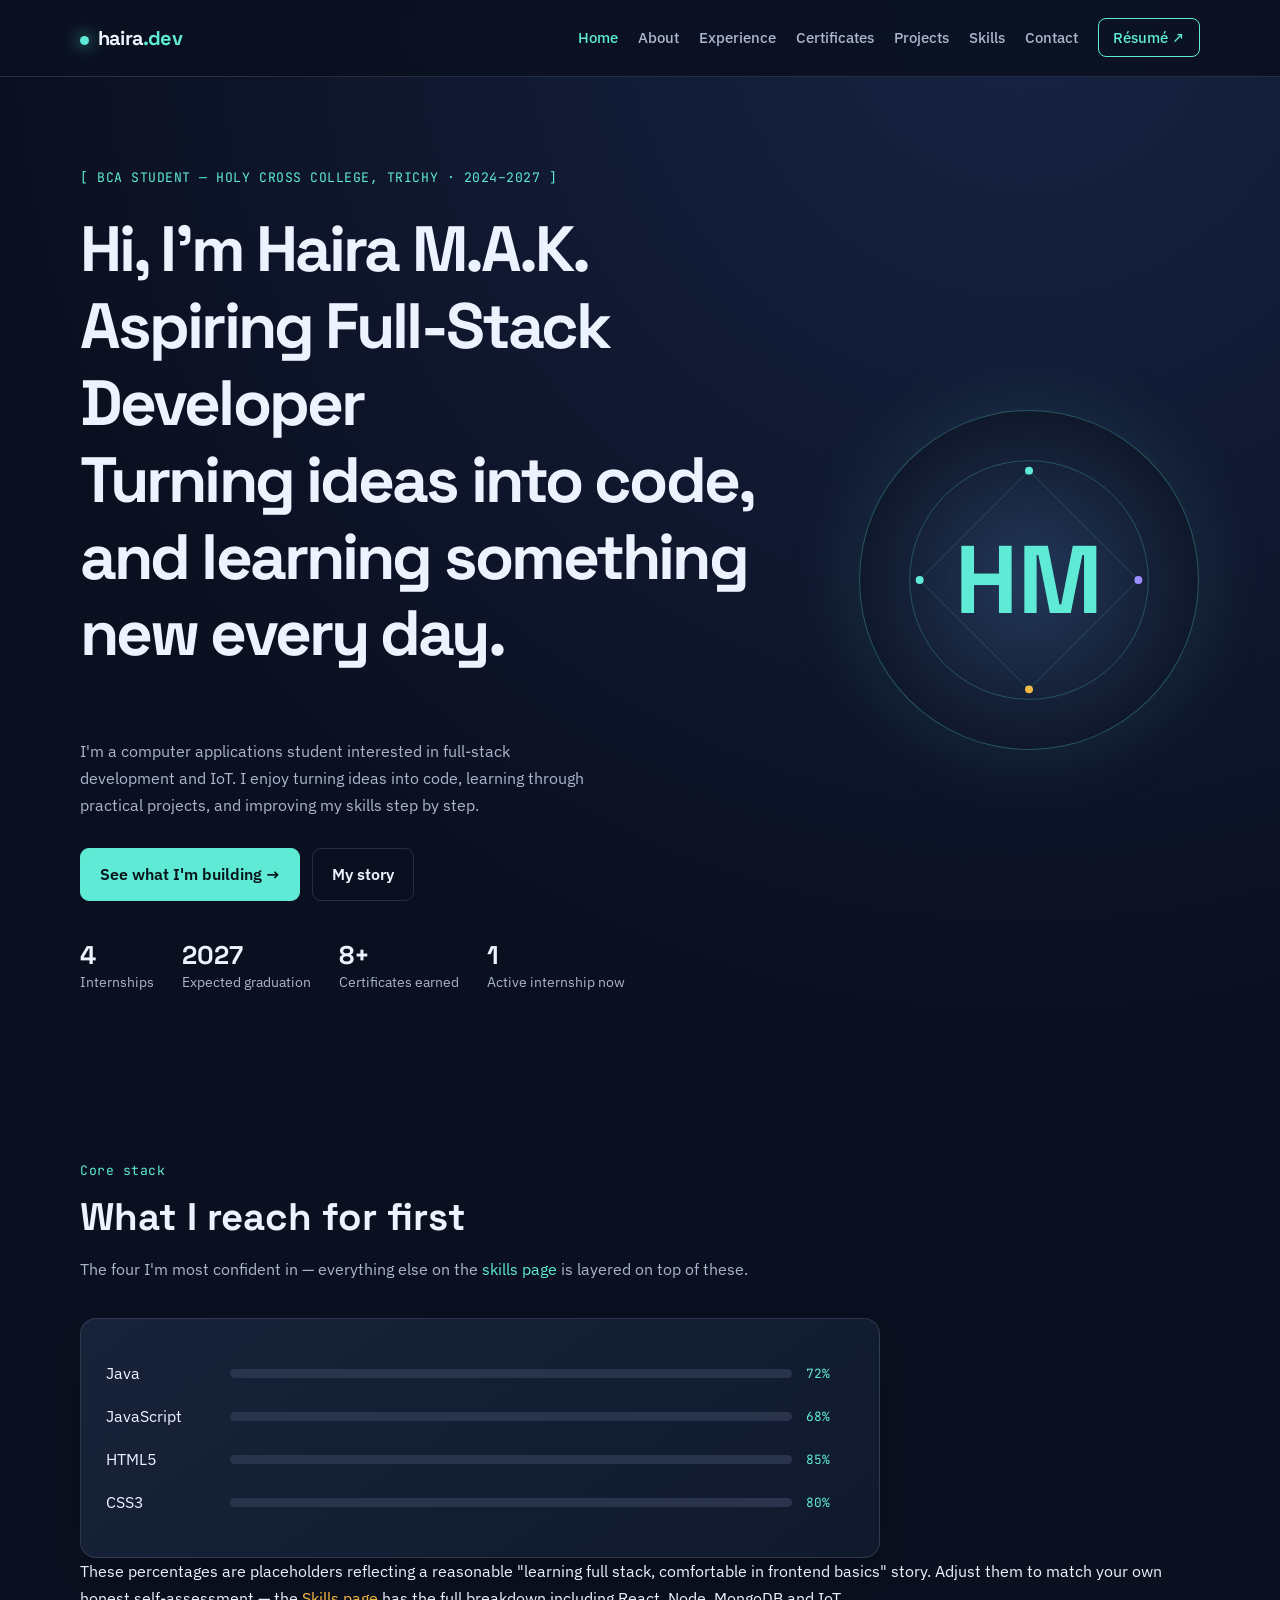
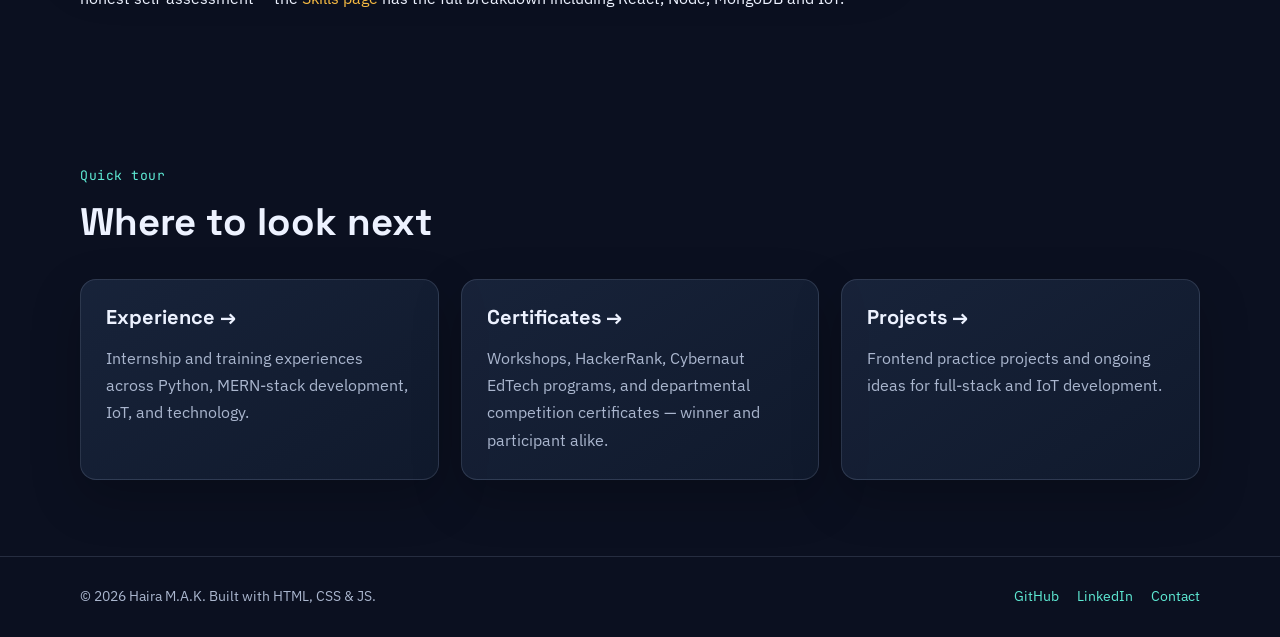
==== index.html @ 20e8e311 "Add files via upload" ====
<!DOCTYPE html>
<html lang="en">
<head>
<meta charset="UTF-8" />
<meta name="viewport" content="width=device-width, initial-scale=1.0" />
<title>Haira M.A.K — Full Stack Developer</title>
<meta name="description" content="Portfolio of Haira M.A.K, a BCA student and aspiring full stack developer with an interest in IoT. Internships, projects, certificates and skills." />
<link rel="preconnect" href="https://fonts.googleapis.com">
<link rel="preconnect" href="https://fonts.gstatic.com" crossorigin>
<link href="https://fonts.googleapis.com/css2?family=Space+Grotesk:wght@500;600;700&family=IBM+Plex+Sans:wght@400;500;600&family=JetBrains+Mono:wght@400;500;600&display=swap" rel="stylesheet">
<link rel="stylesheet" href="style.css" />
</head>
<body>

<nav class="site-nav">
  <div class="container">
    <a href="index.html" class="brand"><span class="dot"></span>haira<span class="path">.dev</span></a>
    <button class="nav-toggle" aria-label="Toggle navigation" aria-expanded="false">☰</button>
    <ul class="nav-links">
      <li><a href="index.html" class="active">Home</a></li>
      <li><a href="about.html">About</a></li>
      <li><a href="experience.html">Experience</a></li>
      <li><a href="certificates.html">Certificates</a></li>
      <li><a href="projects.html">Projects</a></li>
      <li><a href="skills.html">Skills</a></li>
      <li><a href="contact.html">Contact</a></li>
      <li><a href="resume.html" class="nav-cta" target="_blank" rel="noopener">Résumé ↗</a></li>
    </ul>
  </div>
</nav>

<header class="hero container">
  <div>
    <div class="hero-kicker">[ BCA STUDENT — HOLY CROSS COLLEGE, TRICHY · 2024–2027 ]</div>
    <h1>Hi, I'm Haira M.A.K.<br>
<italic>Aspiring Full-Stack Developer</italic>
<br>
Turning ideas into code, and learning something new every day.</h1>
    <div class="role-line" data-typing-roles='["Aspiring Full Stack Developer", "IoT Enthusiast", "MERN Stack Intern", "Java + Python Learner", "Problem Solver in Progress"]'></div>
    <p style="max-width:52ch;">
      I'm a computer applications student interested in full-stack development and IoT. I enjoy turning ideas into code,
      learning through practical projects, and improving my skills step by step.
    </p>
    <div class="btn-row">
      <a href="projects.html" class="btn btn-primary">See what I'm building →</a>
      <a href="about.html" class="btn">My story</a>
    </div>

    <div class="stat-row">
      <div class="stat"><b>4</b><span>Internships</span></div>
      <div class="stat"><b>2027</b><span>Expected graduation</span></div>
      <div class="stat"><b>8+</b><span>Certificates earned</span></div>
      <div class="stat"><b>1</b><span>Active internship now</span></div>
    </div>
  </div>

  <div class="hero-photo">
    <!-- Swap this block for <img src="assets/photo.jpg" alt="Haira M.A.K"> once you have a headshot -->
    <div class="avatar-mono">HM</div>
    <svg viewBox="0 0 340 340" fill="none" xmlns="http://www.w3.org/2000/svg" aria-hidden="true">
      <circle cx="170" cy="170" r="120" stroke="#5eead4" stroke-opacity="0.25" stroke-width="1"/>
      <circle cx="170" cy="60" r="4" fill="#5eead4"/>
      <circle cx="280" cy="170" r="4" fill="#9b8cff"/>
      <circle cx="170" cy="280" r="4" fill="#f5b942"/>
      <circle cx="60" cy="170" r="4" fill="#5eead4"/>
      <line x1="170" y1="60" x2="280" y2="170" stroke="#5eead4" stroke-opacity="0.2"/>
      <line x1="280" y1="170" x2="170" y2="280" stroke="#5eead4" stroke-opacity="0.2"/>
      <line x1="170" y1="280" x2="60" y2="170" stroke="#5eead4" stroke-opacity="0.2"/>
      <line x1="60" y1="170" x2="170" y2="60" stroke="#5eead4" stroke-opacity="0.2"/>
    </svg>
  </div>
</header>

<section>
  <div class="container">
    <div class="section-head reveal">
      <div class="eyebrow">Core stack</div>
      <h2>What I reach for first</h2>
      <p>The four I'm most confident in — everything else on the <a href="skills.html" style="color:var(--accent-cyan);">skills page</a> is layered on top of these.</p>
    </div>

    <div class="skill-visual reveal">
      <div class="bar-row">
        <span>Java</span>
        <div class="bar-track"><div class="bar-fill" data-pct="72"></div></div>
        <span class="bar-pct">72%</span>
      </div>
      <div class="bar-row">
        <span>JavaScript</span>
        <div class="bar-track"><div class="bar-fill" data-pct="68"></div></div>
        <span class="bar-pct">68%</span>
      </div>
      <div class="bar-row">
        <span>HTML5</span>
        <div class="bar-track"><div class="bar-fill" data-pct="85"></div></div>
        <span class="bar-pct">85%</span>
      </div>
      <div class="bar-row">
        <span>CSS3</span>
        <div class="bar-track"><div class="bar-fill" data-pct="80"></div></div>
        <span class="bar-pct">80%</span>
      </div>
    </div>
      These percentages are placeholders reflecting a reasonable "learning full stack, comfortable in frontend basics" story.
      Adjust them to match your own honest self-assessment — the <a href="skills.html" style="color:var(--accent-amber);">Skills page</a> has the full breakdown including React, Node, MongoDB and IoT.
    </div>
  </div>
</section>

<section>
  <div class="container">
    <div class="section-head reveal">
      <div class="eyebrow">Quick tour</div>
      <h2>Where to look next</h2>
    </div>
    <div class="grid grid-3">
      <a href="experience.html" class="card reveal">
        <h3>Experience →</h3>
        <p>Internship and training experiences across Python, MERN-stack development, IoT, and technology.</p>
      </a>
      <a href="certificates.html" class="card reveal">
        <h3>Certificates →</h3>
        <p>Workshops, HackerRank, Cybernaut EdTech programs, and departmental competition certificates — winner and participant alike.</p>
      </a>
      <a href="projects.html" class="card reveal">
        <h3>Projects →</h3>
        <p>Frontend practice projects and ongoing ideas for full-stack and IoT development.</p>
      </a>
    </div>
  </div>
</section>

<footer>
  <div class="container">
    <span>© <span id="year"></span> Haira M.A.K. Built with HTML, CSS &amp; JS.</span>
    <div class="footer-links">
      <a href="https://github.com/HxGalaxy-offical" target="_blank" rel="noopener">GitHub</a>
      <a href="https://linkedin.com/in/haira-m-a-k" target="_blank" rel="noopener">LinkedIn</a>
      <a href="contact.html">Contact</a>
    </div>
  </div>
</footer>

<script src="js/script.js"></script>
<script>document.getElementById('year').textContent = new Date().getFullYear();</script>
</body>
</html>
---- style.css ----
/* Haira M.A.K — Portfolio Stylesheet */
:root {
  --bg: #0b1020;
  --surface: #121a2e;
  --surface-light: #19243b;
  --text: #edf2ff;
  --muted: #aab6ce;
  --line: rgba(180, 196, 230, .16);
  --accent-cyan: #5eead4;
  --accent-violet: #9b8cff;
  --accent-amber: #f5b942;
  --shadow: 0 18px 50px rgba(0,0,0,.22);
}
* { box-sizing: border-box; }
html { scroll-behavior: smooth; }
body {
  margin: 0;
  background: radial-gradient(circle at 80% 0%, #172344 0, var(--bg) 42%);
  color: var(--text);
  font-family: "IBM Plex Sans", Arial, sans-serif;
  line-height: 1.7;
}
a { color: var(--accent-cyan); text-decoration: none; }
a:hover { color: #fff; }
p { color: var(--muted); margin: 0 0 1rem; }
h1,h2,h3,h4 { font-family: "Space Grotesk", Arial, sans-serif; line-height: 1.2; margin: 0 0 1rem; }
h1 { font-size: clamp(2.2rem, 5vw, 4.4rem); letter-spacing: -.045em; }
h2 { font-size: clamp(1.8rem, 3vw, 2.6rem); }
h3 { font-size: 1.25rem; }
.container { width: min(1120px, calc(100% - 40px)); margin-inline: auto; }
section { padding: 76px 0; }
.site-nav {
  position: sticky; top: 0; z-index: 100;
  background: rgba(11,16,32,.88); backdrop-filter: blur(16px);
  border-bottom: 1px solid var(--line);
}
.site-nav .container { min-height: 76px; display: flex; align-items: center; justify-content: space-between; gap: 24px; }
.brand { color: var(--text); font: 700 1.25rem "Space Grotesk", sans-serif; letter-spacing: -.04em; }
.brand .path { color: var(--accent-cyan); }
.dot { display: inline-block; width: 9px; height: 9px; margin-right: 9px; border-radius: 50%; background: var(--accent-cyan); box-shadow: 0 0 16px var(--accent-cyan); }
.nav-links { display: flex; align-items: center; gap: 20px; list-style: none; margin: 0; padding: 0; }
.nav-links a { color: var(--muted); font-size: .92rem; font-weight: 500; }
.nav-links a:hover, .nav-links a.active { color: var(--accent-cyan); }
.nav-links .nav-cta { border: 1px solid var(--accent-cyan); padding: 9px 14px; border-radius: 8px; color: var(--accent-cyan); }
.nav-toggle { display: none; background: transparent; border: 1px solid var(--line); color: var(--text); border-radius: 8px; padding: 7px 11px; font-size: 1.2rem; }
.hero { min-height: 620px; display: grid; grid-template-columns: 1.35fr .65fr; align-items: center; gap: 70px; padding-block: 90px; }
.hero-kicker, .eyebrow, .project-status, .timeline-date, .role-line {
  font-family: "JetBrains Mono", monospace; color: var(--accent-cyan); font-size: .82rem; letter-spacing: .04em;
}
.hero-kicker { margin-bottom: 22px; }
.hero h1 { max-width: 850px; }
.role-line { min-height: 30px; margin: 18px 0; color: var(--accent-amber); }
.hero-photo { position: relative; display: grid; place-items: center; width: min(100%, 340px); aspect-ratio: 1; margin: auto; border: 1px solid rgba(94,234,212,.3); border-radius: 50%; background: radial-gradient(circle, #23385a, #10182b 70%); box-shadow: 0 0 80px rgba(94,234,212,.12); }
.avatar-mono { font: 700 6rem "Space Grotesk", sans-serif; color: var(--accent-cyan); }
.hero-photo svg { position: absolute; inset: 0; width: 100%; height: 100%; }
.btn-row { display: flex; flex-wrap: wrap; gap: 12px; margin: 28px 0; }
.btn { display: inline-flex; align-items: center; justify-content: center; padding: 12px 19px; border: 1px solid var(--line); border-radius: 9px; color: var(--text); font-weight: 600; transition: .2s; }
.btn:hover { transform: translateY(-2px); border-color: var(--accent-cyan); }
.btn-primary { background: var(--accent-cyan); border-color: var(--accent-cyan); color: #07151b; }
.btn-primary:hover { color: #07151b; background: #8ff5e4; }
.stat-row { display: flex; flex-wrap: wrap; gap: 28px; margin-top: 38px; }
.stat { display: flex; flex-direction: column; }
.stat b { color: var(--text); font: 700 1.6rem "Space Grotesk", sans-serif; }
.stat span { color: var(--muted); font-size: .85rem; }
.section-head { margin-bottom: 34px; }
.section-head .eyebrow { margin-bottom: 12px; }
.section-head p { max-width: 70ch; }
.grid { display: grid; gap: 22px; }
.grid-2 { grid-template-columns: repeat(2, minmax(0,1fr)); }
.grid-3 { grid-template-columns: repeat(3, minmax(0,1fr)); }
.card, .skill-category, .skill-visual, .contact-link, .editme-block {
  background: linear-gradient(145deg, rgba(25,36,59,.94), rgba(17,26,45,.94));
  border: 1px solid var(--line); border-radius: 16px; padding: 25px; box-shadow: var(--shadow);
}
.card { height: 100%; }
.card h3 { color: var(--text); }
.card p:last-child { margin-bottom: 0; }
.tag { display: inline-block; margin: 5px 5px 0 0; padding: 5px 10px; border-radius: 999px; background: rgba(170,182,206,.1); color: var(--muted); font-size: .78rem; }
.tag-cyan { color: var(--accent-cyan); background: rgba(94,234,212,.1); }
.tag-violet { color: var(--accent-violet); background: rgba(155,140,255,.12); }
.tag-amber { color: var(--accent-amber); background: rgba(245,185,66,.1); }
.skill-visual { max-width: 800px; }
.bar-row { display: grid; grid-template-columns: 110px 1fr 48px; align-items: center; gap: 14px; margin: 16px 0; color: var(--text); }
.bar-track { height: 9px; overflow: hidden; border-radius: 99px; background: #29344c; }
.bar-fill { width: 0; height: 100%; border-radius: inherit; background: linear-gradient(90deg, var(--accent-violet), var(--accent-cyan)); transition: width 1s ease; }
.bar-pct, .level { color: var(--accent-cyan); font: .8rem "JetBrains Mono", monospace; }
.skill-category { margin: 22px 0; }
.skill-item { padding: 15px 0; }
.skill-item-head { display: flex; justify-content: space-between; gap: 12px; margin-bottom: 10px; }
.skill-source { color: var(--muted); font-size: .88rem; margin-top: 9px; }
.timeline { border-left: 1px solid rgba(94,234,212,.4); margin-left: 10px; padding-left: 28px; }
.timeline-item { position: relative; padding: 0 0 34px; }
.timeline-item::before { content: ""; position: absolute; left: -35px; top: 5px; width: 12px; height: 12px; border-radius: 50%; background: var(--accent-cyan); box-shadow: 0 0 15px rgba(94,234,212,.5); }
.timeline-item.current h3 { color: var(--accent-cyan); }
.timeline-org, .cert-issuer { color: var(--accent-violet); font-weight: 600; margin: -6px 0 10px; }
.timeline-item ul, .feature-list { color: var(--muted); padding-left: 22px; }
.filter-bar { display: flex; flex-wrap: wrap; gap: 9px; margin-bottom: 26px; }
.filter-btn { padding: 9px 14px; border: 1px solid var(--line); border-radius: 999px; background: transparent; color: var(--muted); cursor: pointer; }
.filter-btn:hover, .filter-btn.active { color: #07151b; background: var(--accent-cyan); border-color: var(--accent-cyan); }
.cert-icon { font-size: 2.2rem; margin: 10px 0; }
.cert-badge { display: inline-block; padding: 5px 10px; border-radius: 99px; background: rgba(155,140,255,.14); color: var(--accent-violet); font-size: .78rem; }
.cert-badge.winner { color: var(--accent-amber); background: rgba(245,185,66,.12); }
.cert-badge.participation { color: var(--accent-cyan); background: rgba(94,234,212,.1); }
.cert-meta, .project-note { color: var(--muted); font-size: .86rem; margin-top: 14px; }
.project-status { margin-bottom: 15px; }
.project-stack { margin-top: 16px; }
.contact-grid { display: grid; grid-template-columns: 1.1fr .9fr; gap: 35px; align-items: start; }
.form-group { margin-bottom: 17px; }
.form-group label { display: block; color: var(--text); margin-bottom: 7px; font-weight: 600; }
input, textarea, select { width: 100%; padding: 13px 14px; border: 1px solid var(--line); border-radius: 9px; background: #0c1425; color: var(--text); font: inherit; outline: none; }
input:focus, textarea:focus, select:focus { border-color: var(--accent-cyan); box-shadow: 0 0 0 3px rgba(94,234,212,.1); }
textarea { min-height: 140px; resize: vertical; }
.field-error { display: block; color: #ff8f9a; font-size: .82rem; }
.form-status { margin-top: 12px; color: var(--accent-cyan); }
.contact-links { display: grid; gap: 13px; }
.contact-link { display: flex; gap: 14px; align-items: center; color: var(--text); }
.contact-link .icon { font-size: 1.35rem; }
.contact-link .label { display: block; color: var(--muted); font-size: .8rem; }
.contact-link .value { display: block; overflow-wrap: anywhere; }
.editme, .editme-block { color: var(--accent-amber); }
.editme { border-bottom: 1px dashed var(--accent-amber); }
.editme-block { margin-top: 25px; border-style: dashed; color: var(--muted); }
.editme-title { color: var(--accent-amber); font: .8rem "JetBrains Mono", monospace; margin-bottom: 8px; text-transform: uppercase; }
footer { border-top: 1px solid var(--line); padding: 28px 0; color: var(--muted); font-size: .88rem; }
footer .container { display: flex; justify-content: space-between; align-items: center; gap: 20px; }
.footer-links { display: flex; gap: 18px; }
.reveal { opacity: 1; transform: none; }
[hidden], .is-hidden { display: none !important; }
@media (max-width: 850px) {
  .nav-toggle { display: block; }
  .site-nav .container { flex-wrap: wrap; padding-block: 14px; }
  .nav-links { display: none; width: 100%; flex-direction: column; align-items: flex-start; padding: 10px 0 16px; }
  .nav-links.open { display: flex; }
  .hero { grid-template-columns: 1fr; gap: 45px; text-align: center; }
  .hero .btn-row, .stat-row { justify-content: center; }
  .hero-photo { width: min(75vw, 300px); }
  .grid-3 { grid-template-columns: repeat(2, minmax(0,1fr)); }
}
@media (max-width: 600px) {
  .container { width: min(100% - 28px, 1120px); }
  section { padding: 55px 0; }
  .grid-2, .grid-3, .contact-grid { grid-template-columns: 1fr; }
  .hero { min-height: auto; padding-block: 65px; }
  .bar-row { grid-template-columns: 82px 1fr 42px; gap: 8px; font-size: .85rem; }
  footer .container { flex-direction: column; align-items: flex-start; }
  .footer-links { flex-wrap: wrap; }
}
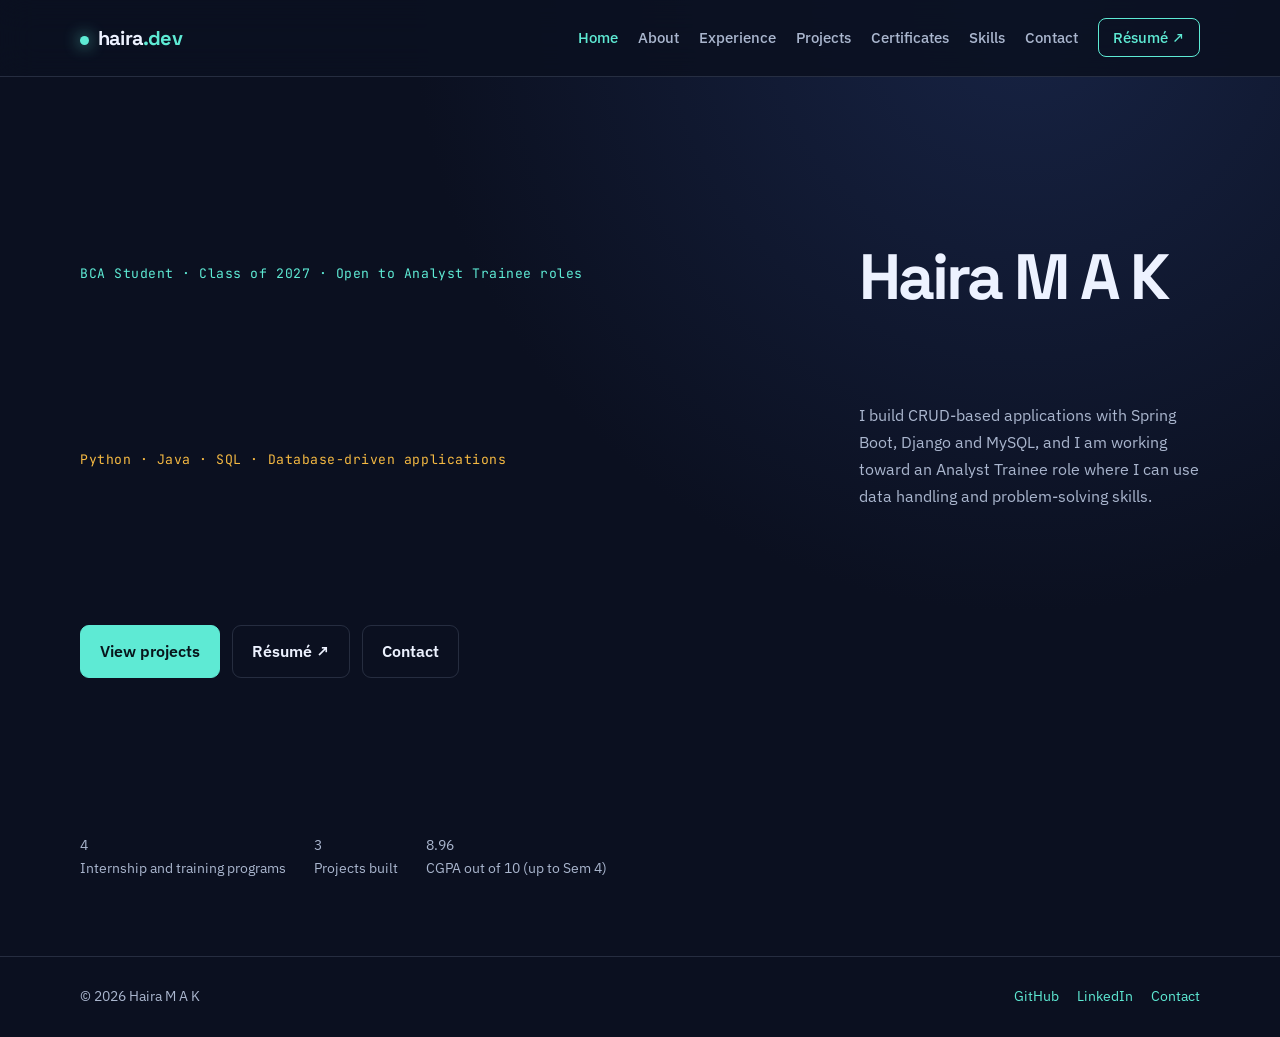
==== commit 2ba54477: "Rebuild portfolio with verified facts only - Remove untrue or unverified content (certificate scores" ====
--- a/index.html
+++ b/index.html
@@ -3,8 +3,7 @@
 <head>
 <meta charset="UTF-8" />
 <meta name="viewport" content="width=device-width, initial-scale=1.0" />
-<title>Haira M.A.K — Full Stack Developer</title>
-<meta name="description" content="Portfolio of Haira M.A.K, a BCA student and aspiring full stack developer with an interest in IoT. Internships, projects, certificates and skills." />
+<title>Home — Haira M A K</title>
 <link rel="preconnect" href="https://fonts.googleapis.com">
 <link rel="preconnect" href="https://fonts.gstatic.com" crossorigin>
 <link href="https://fonts.googleapis.com/css2?family=Space+Grotesk:wght@500;600;700&family=IBM+Plex+Sans:wght@400;500;600&family=JetBrains+Mono:wght@400;500;600&display=swap" rel="stylesheet">
@@ -20,8 +19,8 @@
       <li><a href="index.html" class="active">Home</a></li>
       <li><a href="about.html">About</a></li>
       <li><a href="experience.html">Experience</a></li>
+      <li><a href="projects.html">Projects</a></li>
       <li><a href="certificates.html">Certificates</a></li>
-      <li><a href="projects.html">Projects</a></li>
       <li><a href="skills.html">Skills</a></li>
       <li><a href="contact.html">Contact</a></li>
       <li><a href="resume.html" class="nav-cta" target="_blank" rel="noopener">Résumé ↗</a></li>
@@ -29,119 +28,40 @@
   </div>
 </nav>
 
-<header class="hero container">
-  <div>
-    <div class="hero-kicker">[ BCA STUDENT — HOLY CROSS COLLEGE, TRICHY · 2024–2027 ]</div>
-    <h1>Hi, I'm Haira M.A.K.<br>
-<italic>Aspiring Full-Stack Developer</italic>
-<br>
-Turning ideas into code, and learning something new every day.</h1>
-    <div class="role-line" data-typing-roles='["Aspiring Full Stack Developer", "IoT Enthusiast", "MERN Stack Intern", "Java + Python Learner", "Problem Solver in Progress"]'></div>
-    <p style="max-width:52ch;">
-      I'm a computer applications student interested in full-stack development and IoT. I enjoy turning ideas into code,
-      learning through practical projects, and improving my skills step by step.
-    </p>
-    <div class="btn-row">
-      <a href="projects.html" class="btn btn-primary">See what I'm building →</a>
-      <a href="about.html" class="btn">My story</a>
+<section style="padding-top:72px;">
+  <div class="container">
+
+    <div class="hero reveal">
+      <div class="hero-kicker">BCA Student · Class of 2027 · Open to Analyst Trainee roles</div>
+      <h1>Haira M A K</h1>
+      <div class="role-line">Python · Java · SQL · Database-driven applications</div>
+      <p style="max-width:62ch;">I build CRUD-based applications with Spring Boot, Django and MySQL, and I am working toward an Analyst Trainee role where I can use data handling and problem-solving skills.</p>
+      <div class="btn-row">
+        <a class="btn btn-primary" href="projects.html">View projects</a>
+        <a class="btn" href="resume.html" target="_blank" rel="noopener">Résumé ↗</a>
+        <a class="btn" href="contact.html">Contact</a>
+      </div>
+    </div>
+    <div class="stat-row reveal">
+      <div class="stat"><span class="value">4</span><span class="label">Internship and training programs</span></div>
+      <div class="stat"><span class="value">3</span><span class="label">Projects built</span></div>
+      <div class="stat"><span class="value">8.96</span><span class="label">CGPA out of 10 (up to Sem 4)</span></div>
     </div>
 
-    <div class="stat-row">
-      <div class="stat"><b>4</b><span>Internships</span></div>
-      <div class="stat"><b>2027</b><span>Expected graduation</span></div>
-      <div class="stat"><b>8+</b><span>Certificates earned</span></div>
-      <div class="stat"><b>1</b><span>Active internship now</span></div>
-    </div>
-  </div>
-
-  <div class="hero-photo">
-    <!-- Swap this block for <img src="assets/photo.jpg" alt="Haira M.A.K"> once you have a headshot -->
-    <div class="avatar-mono">HM</div>
-    <svg viewBox="0 0 340 340" fill="none" xmlns="http://www.w3.org/2000/svg" aria-hidden="true">
-      <circle cx="170" cy="170" r="120" stroke="#5eead4" stroke-opacity="0.25" stroke-width="1"/>
-      <circle cx="170" cy="60" r="4" fill="#5eead4"/>
-      <circle cx="280" cy="170" r="4" fill="#9b8cff"/>
-      <circle cx="170" cy="280" r="4" fill="#f5b942"/>
-      <circle cx="60" cy="170" r="4" fill="#5eead4"/>
-      <line x1="170" y1="60" x2="280" y2="170" stroke="#5eead4" stroke-opacity="0.2"/>
-      <line x1="280" y1="170" x2="170" y2="280" stroke="#5eead4" stroke-opacity="0.2"/>
-      <line x1="170" y1="280" x2="60" y2="170" stroke="#5eead4" stroke-opacity="0.2"/>
-      <line x1="60" y1="170" x2="170" y2="60" stroke="#5eead4" stroke-opacity="0.2"/>
-    </svg>
-  </div>
-</header>
-
-<section>
-  <div class="container">
-    <div class="section-head reveal">
-      <div class="eyebrow">Core stack</div>
-      <h2>What I reach for first</h2>
-      <p>The four I'm most confident in — everything else on the <a href="skills.html" style="color:var(--accent-cyan);">skills page</a> is layered on top of these.</p>
-    </div>
-
-    <div class="skill-visual reveal">
-      <div class="bar-row">
-        <span>Java</span>
-        <div class="bar-track"><div class="bar-fill" data-pct="72"></div></div>
-        <span class="bar-pct">72%</span>
-      </div>
-      <div class="bar-row">
-        <span>JavaScript</span>
-        <div class="bar-track"><div class="bar-fill" data-pct="68"></div></div>
-        <span class="bar-pct">68%</span>
-      </div>
-      <div class="bar-row">
-        <span>HTML5</span>
-        <div class="bar-track"><div class="bar-fill" data-pct="85"></div></div>
-        <span class="bar-pct">85%</span>
-      </div>
-      <div class="bar-row">
-        <span>CSS3</span>
-        <div class="bar-track"><div class="bar-fill" data-pct="80"></div></div>
-        <span class="bar-pct">80%</span>
-      </div>
-    </div>
-      These percentages are placeholders reflecting a reasonable "learning full stack, comfortable in frontend basics" story.
-      Adjust them to match your own honest self-assessment — the <a href="skills.html" style="color:var(--accent-amber);">Skills page</a> has the full breakdown including React, Node, MongoDB and IoT.
-    </div>
-  </div>
-</section>
-
-<section>
-  <div class="container">
-    <div class="section-head reveal">
-      <div class="eyebrow">Quick tour</div>
-      <h2>Where to look next</h2>
-    </div>
-    <div class="grid grid-3">
-      <a href="experience.html" class="card reveal">
-        <h3>Experience →</h3>
-        <p>Internship and training experiences across Python, MERN-stack development, IoT, and technology.</p>
-      </a>
-      <a href="certificates.html" class="card reveal">
-        <h3>Certificates →</h3>
-        <p>Workshops, HackerRank, Cybernaut EdTech programs, and departmental competition certificates — winner and participant alike.</p>
-      </a>
-      <a href="projects.html" class="card reveal">
-        <h3>Projects →</h3>
-        <p>Frontend practice projects and ongoing ideas for full-stack and IoT development.</p>
-      </a>
-    </div>
   </div>
 </section>
 
 <footer>
   <div class="container">
-    <span>© <span id="year"></span> Haira M.A.K. Built with HTML, CSS &amp; JS.</span>
+    <span>© <span id="year"></span> Haira M A K</span>
     <div class="footer-links">
       <a href="https://github.com/HxGalaxy-offical" target="_blank" rel="noopener">GitHub</a>
-      <a href="https://linkedin.com/in/haira-m-a-k" target="_blank" rel="noopener">LinkedIn</a>
+      <a href="https://www.linkedin.com/in/haira-m-a-k-3885a2393/" target="_blank" rel="noopener">LinkedIn</a>
       <a href="contact.html">Contact</a>
     </div>
   </div>
 </footer>
 
 <script src="js/script.js"></script>
-<script>document.getElementById('year').textContent = new Date().getFullYear();</script>
 </body>
 </html>
